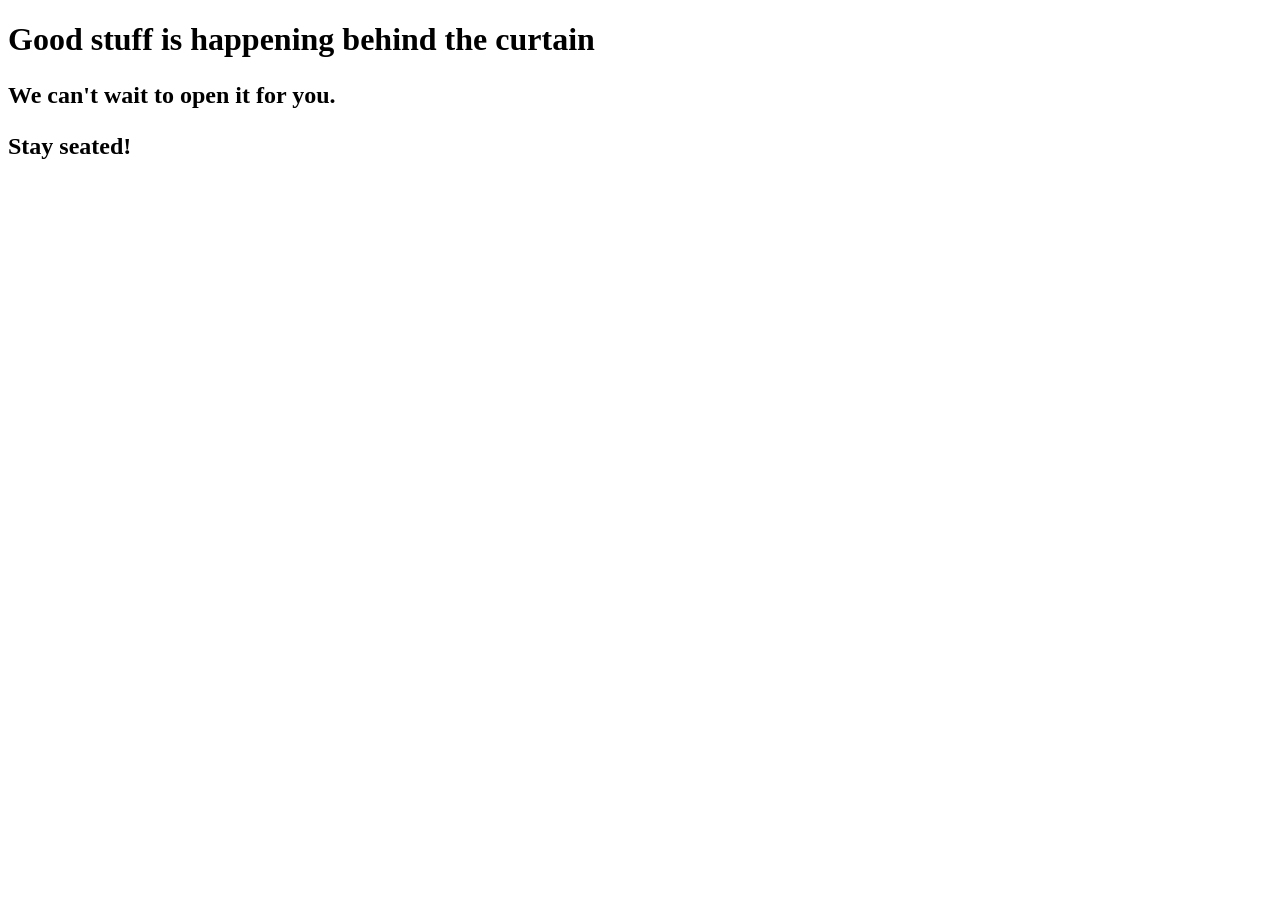
==== index.html @ c61c5bd5 "change filename" ====
<!DOCTYPE html>
<html>
  <head>
    <title>Good stuff is happening behind the curtain</title>
    <meta
      name="viewport"
      content="width=device-width, initial-scale=1.0, maximum-scale=1.0, user-scalable=no"
    />
    <meta name="author" content="Circular State" />
    <meta name="description" content="Circular State - Invent the Wheel" />
    <meta name="keywords" content="Onderhousmodus" />
    <meta name="robots" content="index, follow" />
    <link
      rel="stylesheet"
      href="https://circularstate.com/wp-content/plugins/wp-maintenance-mode/assets/css/style.min.css"
    />
  </head>
  <body class="">
    <div class="wrap">
      <h1>Good stuff is happening behind the curtain</h1>
      <h2>
        <p>We can't wait to open it for you.</p>
        <p>Stay seated!</p>
      </h2>
    </div>
  </body>
</html>
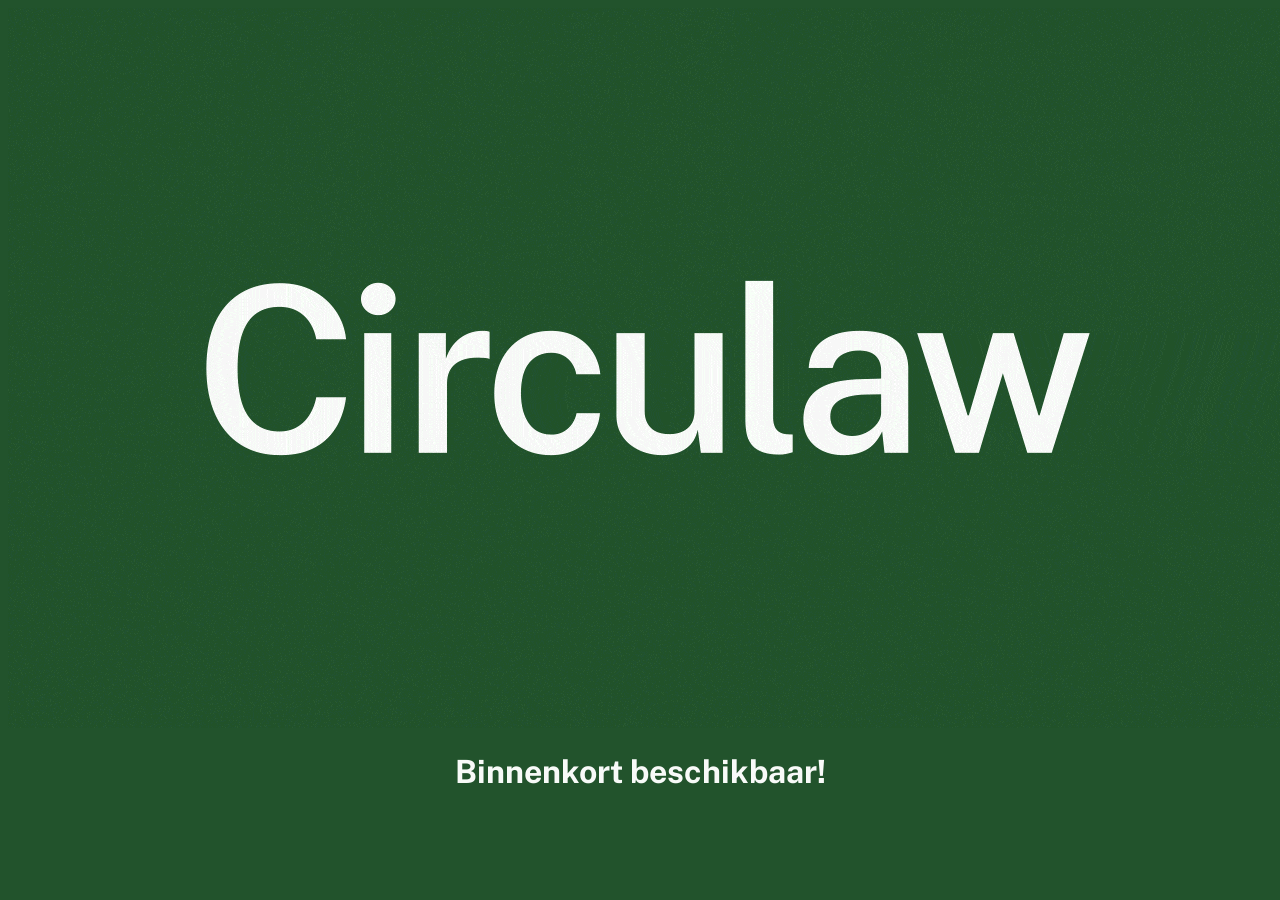
==== commit a98618c3: "Update page with font import, title gif and coming soon text" ====
--- a/index.html
+++ b/index.html
@@ -1,27 +1,27 @@
 <!DOCTYPE html>
 <html>
   <head>
-    <title>Good stuff is happening behind the curtain</title>
+    <title>CircuLaw</title>
     <meta
       name="viewport"
       content="width=device-width, initial-scale=1.0, maximum-scale=1.0, user-scalable=no"
     />
-    <meta name="author" content="Circular State" />
-    <meta name="description" content="Circular State - Invent the Wheel" />
-    <meta name="keywords" content="Onderhousmodus" />
+    <meta name="author" content="CircuLaw" />
+    <meta name="description" content="CircuLaw" />
+    <meta name="keywords" content="CircuLaw" />
     <meta name="robots" content="index, follow" />
+    <link rel="preconnect" href="https://fonts.googleapis.com">
+    <link rel="preconnect" href="https://fonts.gstatic.com" crossorigin>
+    <link href="https://fonts.googleapis.com/css2?family=Public+Sans:wght@700&display=swap" rel="stylesheet">
     <link
       rel="stylesheet"
-      href="https://circularstate.com/wp-content/plugins/wp-maintenance-mode/assets/css/style.min.css"
+      href="index.css"
     />
   </head>
-  <body class="">
-    <div class="wrap">
-      <h1>Good stuff is happening behind the curtain</h1>
-      <h2>
-        <p>We can't wait to open it for you.</p>
-        <p>Stay seated!</p>
-      </h2>
+  <body>
+    <div>
+      <img src="title.gif" alt="CircuLaw title animation" />
+      <h1>Binnenkort beschikbaar!</h1>
     </div>
   </body>
 </html>
--- a/index.css
+++ b/index.css
@@ -0,0 +1,6 @@
+body {
+    background: #22532C;
+    color: #F8FAF8;
+    font-family: 'Public Sans', sans-serif;
+    text-align: center;
+}
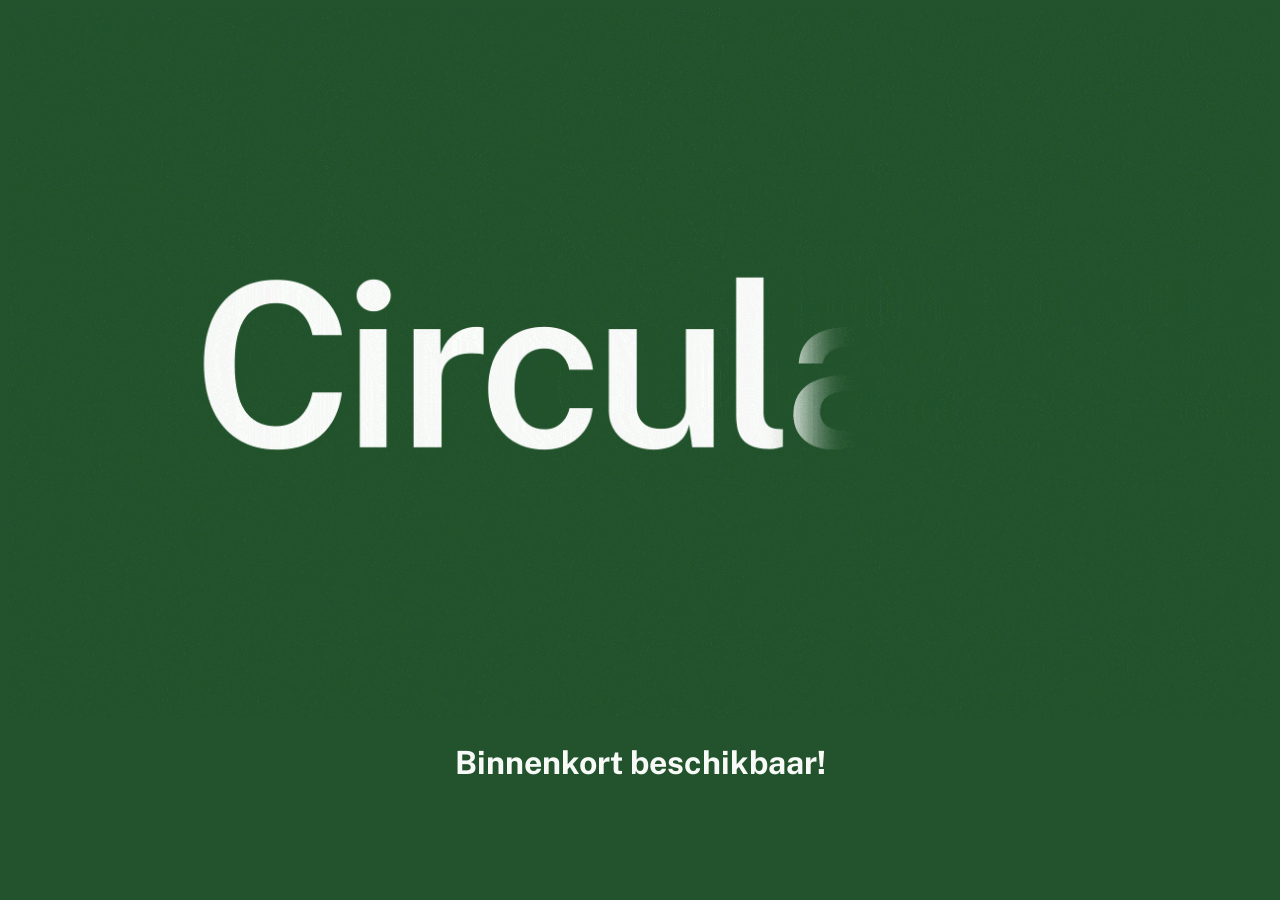
==== commit a56fbaae: "Add favicon" ====
--- a/index.html
+++ b/index.html
@@ -2,6 +2,7 @@
 <html>
   <head>
     <title>CircuLaw</title>
+    <link rel="icon" href="circulaw_favicon_360.png" type="image/x-icon">
     <meta
       name="viewport"
       content="width=device-width, initial-scale=1.0, maximum-scale=1.0, user-scalable=no"
--- a/index.css
+++ b/index.css
@@ -4,3 +4,8 @@
     font-family: 'Public Sans', sans-serif;
     text-align: center;
 }
+
+img {
+    max-width: 100%;
+    height: auto;
+}
